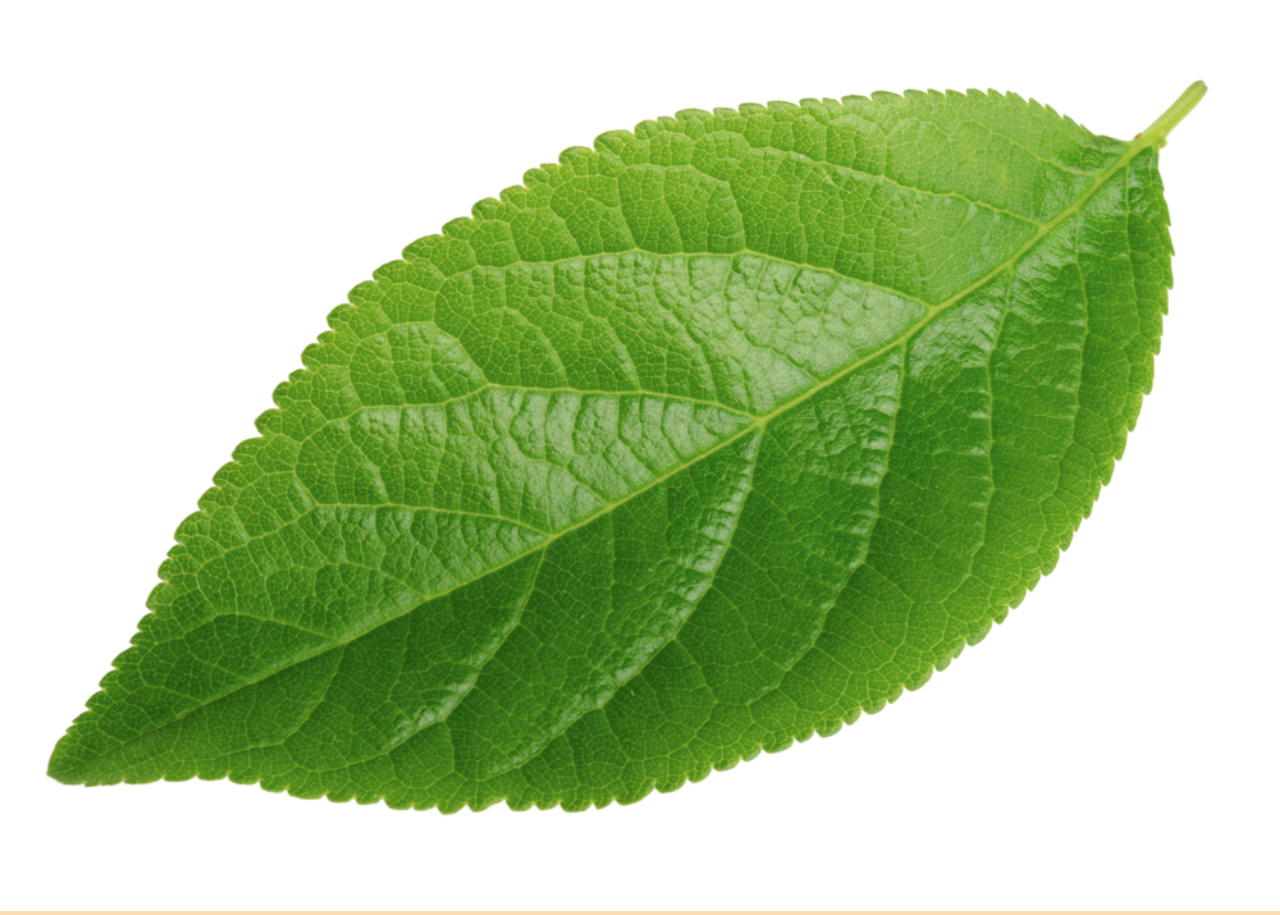
==== index.html @ 0c1e1ea3 "test1" ====
<!DOCTYPE html>
<html>
  <head>
    <meta charset="utf-8">
         <title>WASTE COLLECTORS-FIORELLA-JULIA-PIPA - MDEF</title>

         <link rel="shortcut icon" type="image/x-icon" href= "W.ico"/>
         <link rel="shortcut icon" type="image/vnd.microsoft.icon" href= "W.ico"/>

         <link rel="stylesheet" href="WASTE.css"/>
  </head>
  
<body>
 

  <DIV class="CONTENEDORGENERAL">
       <DIV CLASS="FIORELLA"> <!-- :::::BLOQUE nombre + links INICIO ::::::::::-->
              <div class="name">
                                    <img width=100% src="IMG/000.jpg">
            
              </div>

      </CENTER>
      </div>


     

</DIV>

      
      
  </body>
</html>
---- WASTE.css ----
body
{
    height: 100vh;
    margin: 0px;
    padding: 0px;
    background-color:rgb(253, 220, 177);   
    background-repeat: no-repeat;
    background-size: cover;
    background-position: center;
}

       
    p{
         font-size: 65px;
         font-family:Helvetica;
         margin-top: 0px;
         width: 200px;
    }

    h1 {
      font-size: 144px;
      font-family: Helvetica;
      color: grey
    }

    h2 {
      font-size: 40px;
      font-family: Helvetica;
    }

    h3 {
      font-size: 100px;
      font-family: Helvetica;
    }

    h4 {
      font-size: 50px;
      font-family: Helvetica;
    }

    h5 {
      font-size: 110px;
      font-family: 'Times New Roman', Times, serif;
      margin-top: 0px;
    }
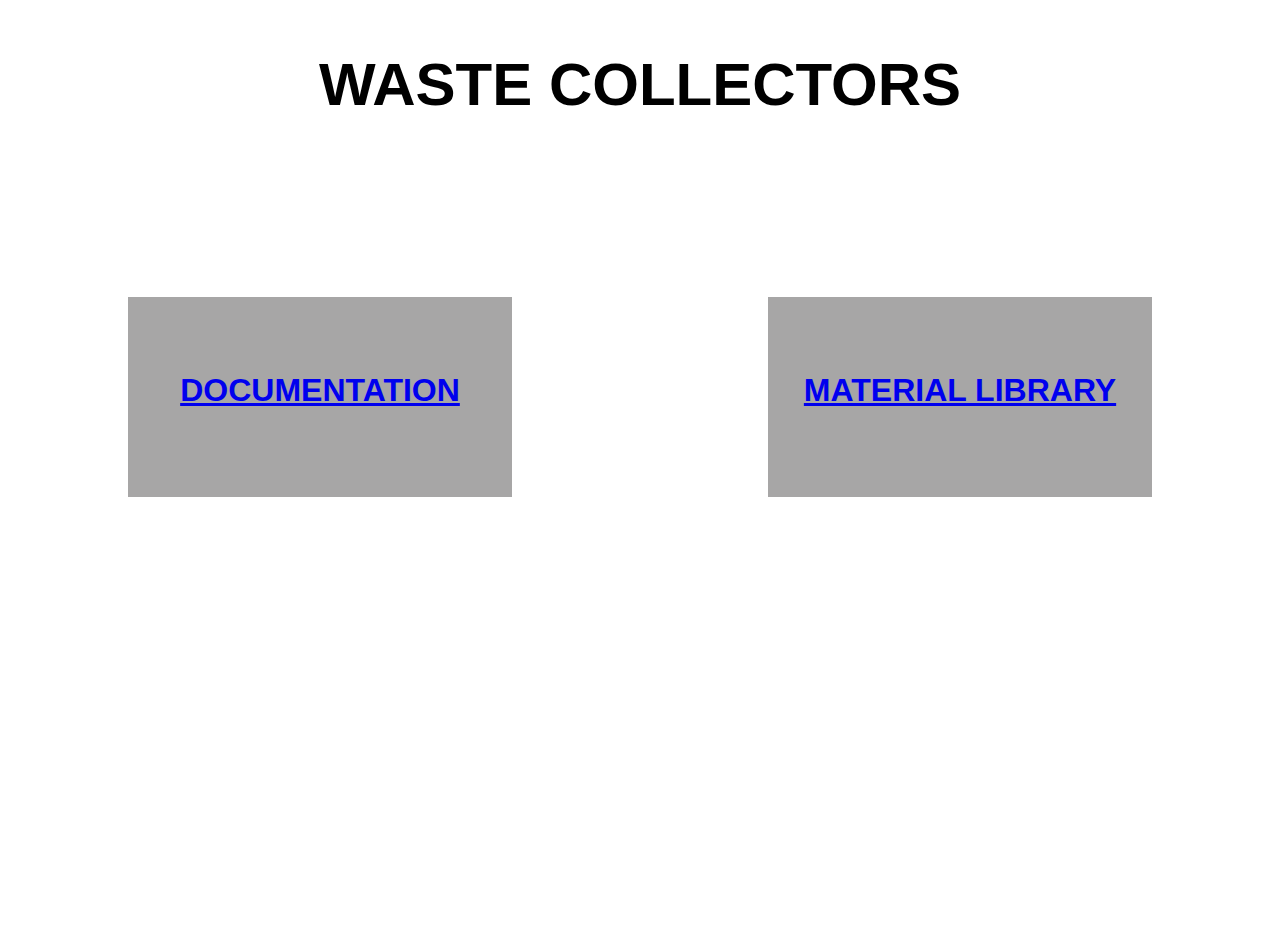
==== commit c4ed3a33: "11" ====
--- a/index.html
+++ b/index.html
@@ -2,26 +2,46 @@
 <html>
   <head>
     <meta charset="utf-8">
-         <title>WASTE COLLECTORS-FIORELLA-JULIA-PIPA - MDEF</title>
-
-         <link rel="shortcut icon" type="image/x-icon" href= "W.ico"/>
-         <link rel="shortcut icon" type="image/vnd.microsoft.icon" href= "W.ico"/>
+         <title>WASTE COLLECTORS-FIORELLA-JULIA-PIPA- MDEF</title>
 
          <link rel="stylesheet" href="WASTE.css"/>
   </head>
   
 <body>
  
+  <DIV class="TITLE">
 
-  <DIV class="CONTENEDORGENERAL">
-       <DIV CLASS="FIORELLA"> <!-- :::::BLOQUE nombre + links INICIO ::::::::::-->
-              <div class="name">
-                                    <img width=100% src="IMG/000.jpg">
+    <CENTER>
+      <H2>WASTE COLLECTORS</H1>
+     </CENTER>
+
+
+  <DIV class="DOCUMENTATION">
+               
+                <BR/>
+                <BR/>
+                <BR/>
+           
+                 <CENTER>
+                 <H1><a href=DOC.html>DOCUMENTATION</a></H1>
+
+
+                 
+                </CENTER>
             
-              </div>
+      </div>
 
-      </CENTER>
-      </div>
+    <DIV class="RECIPES">
+               
+        <BR/>
+        <BR/>
+        <BR/>
+     
+        <CENTER>
+         <H1><a href=https://fiorella-jaramillo.github.io/mLIBRARY>MATERIAL LIBRARY</a></H1>
+        </CENTER>
+    
+</div>
 
 
      
--- a/WASTE.css
+++ b/WASTE.css
@@ -3,45 +3,61 @@
     height: 100vh;
     margin: 0px;
     padding: 0px;
-    background-color:rgb(253, 220, 177);   
+    background-color:white;   
     background-repeat: no-repeat;
     background-size: cover;
     background-position: center;
 }
 
-       
+.TITLE
+{
+ width: 100%;
+ height: 20%;
+ 
+
+}
+
+.DOCUMENTATION
+{
+ width: 30%;
+ height: 200px;
+ margin: 10%;
+ background-color: rgb(167, 166, 166);
+ text-decoration: none;
+ list-style:none;
+ float: left;
+}
+
+.RECIPES
+{
+ width: 30%;
+ height: 200px;
+ margin: 10%;
+ background-color: rgb(167, 166, 166);
+ text-decoration: none;
+ list-style:none;
+ float: LEFT;
+}
+
+  
     p{
-         font-size: 65px;
+         font-size: 20px;
          font-family:Helvetica;
          margin-top: 0px;
          width: 200px;
     }
 
     h1 {
-      font-size: 144px;
+      font-size: 32px;
       font-family: Helvetica;
-      color: grey
+      color: black;
     }
 
     h2 {
-      font-size: 40px;
+      font-size: 60px;
       font-family: Helvetica;
+      color: black;
     }
 
-    h3 {
-      font-size: 100px;
-      font-family: Helvetica;
-    }
-
-    h4 {
-      font-size: 50px;
-      font-family: Helvetica;
-    }
-
-    h5 {
-      font-size: 110px;
-      font-family: 'Times New Roman', Times, serif;
-      margin-top: 0px;
-    }
 
   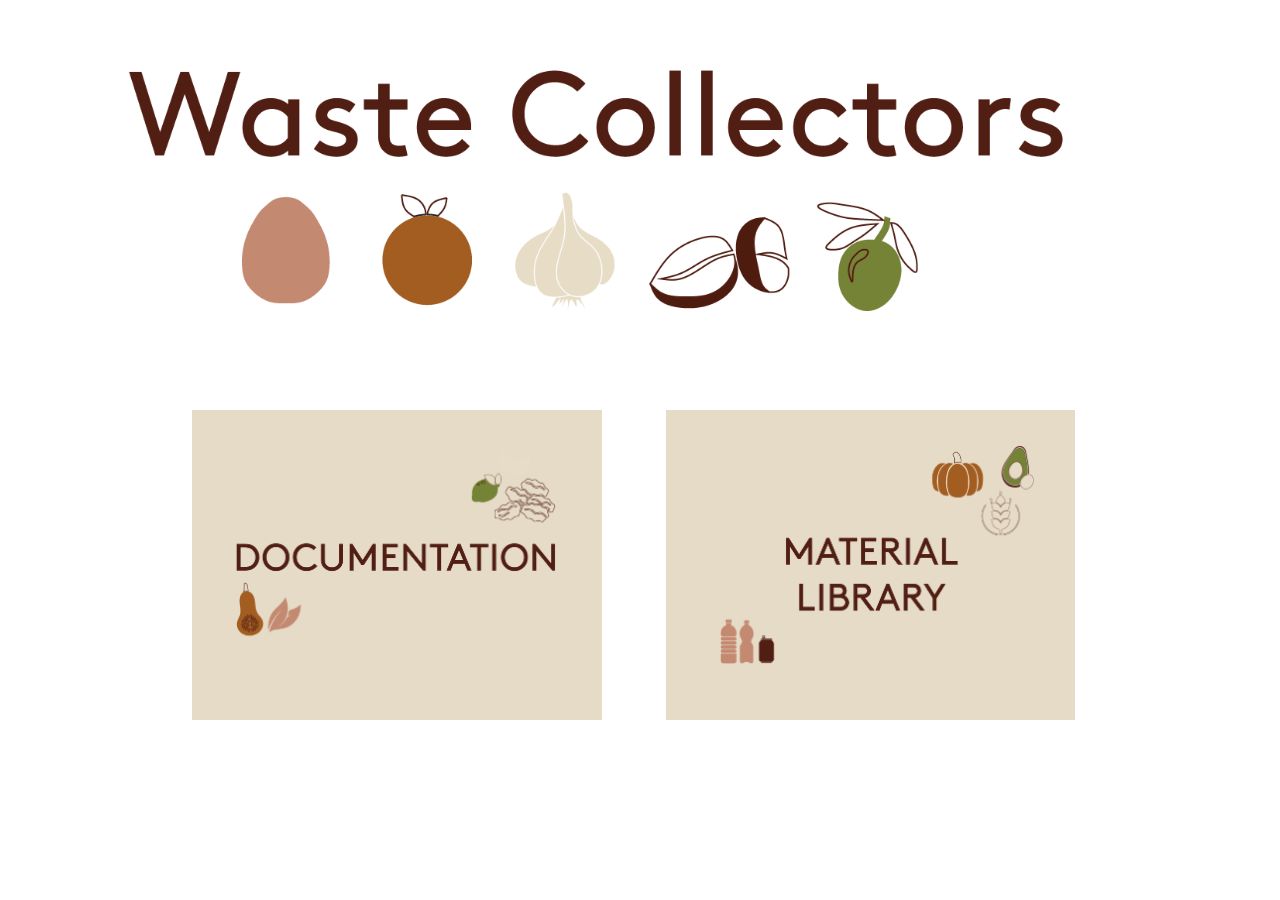
==== commit 50b62328: "200" ====
--- a/index.html
+++ b/index.html
@@ -10,22 +10,24 @@
 <body>
  
   <DIV class="TITLE">
-
+<br/>
+<br/>
+<br/>
     <CENTER>
-      <H2>WASTE COLLECTORS</H1>
+      
+      <img width=80% src="IMG/title.png"/>
      </CENTER>
 
 
   <DIV class="DOCUMENTATION">
                
-                <BR/>
-                <BR/>
-                <BR/>
+                             
            
                  <CENTER>
-                 <H1><a href=DOC.html>DOCUMENTATION</a></H1>
-
-
+                  <br/><br/>
+                 <a href="DOC.html">
+                  <img width=80% src="IMG/documentation.png"> 
+                </a> 
                  
                 </CENTER>
             
@@ -33,12 +35,15 @@
 
     <DIV class="RECIPES">
                
-        <BR/>
-        <BR/>
-        <BR/>
+       
      
         <CENTER>
-         <H1><a href=https://fiorella-jaramillo.github.io/mLIBRARY>MATERIAL LIBRARY</a></H1>
+          <br/><br/>
+         <a href="https://fiorella-jaramillo.github.io/mLIBRARY">
+          <img width=80% src="IMG/materriallibrary.png"> 
+        </a> 
+
+
         </CENTER>
     
 </div>
--- a/WASTE.css
+++ b/WASTE.css
@@ -12,17 +12,18 @@
 .TITLE
 {
  width: 100%;
- height: 20%;
+ height: 15%;
  
 
 }
 
 .DOCUMENTATION
 {
- width: 30%;
- height: 200px;
- margin: 10%;
- background-color: rgb(167, 166, 166);
+ width: 32%;
+ height: 310px;
+ margin-left: 15%;
+ margin-top: 95px;
+ background-color: rgb(230, 219, 199);
  text-decoration: none;
  list-style:none;
  float: left;
@@ -30,10 +31,11 @@
 
 .RECIPES
 {
- width: 30%;
- height: 200px;
- margin: 10%;
- background-color: rgb(167, 166, 166);
+ width: 32%;
+ height: 310px;
+ margin-left: 5%;
+ margin-top: 95px;
+ background-color: rgb(230, 219, 199);
  text-decoration: none;
  list-style:none;
  float: LEFT;
